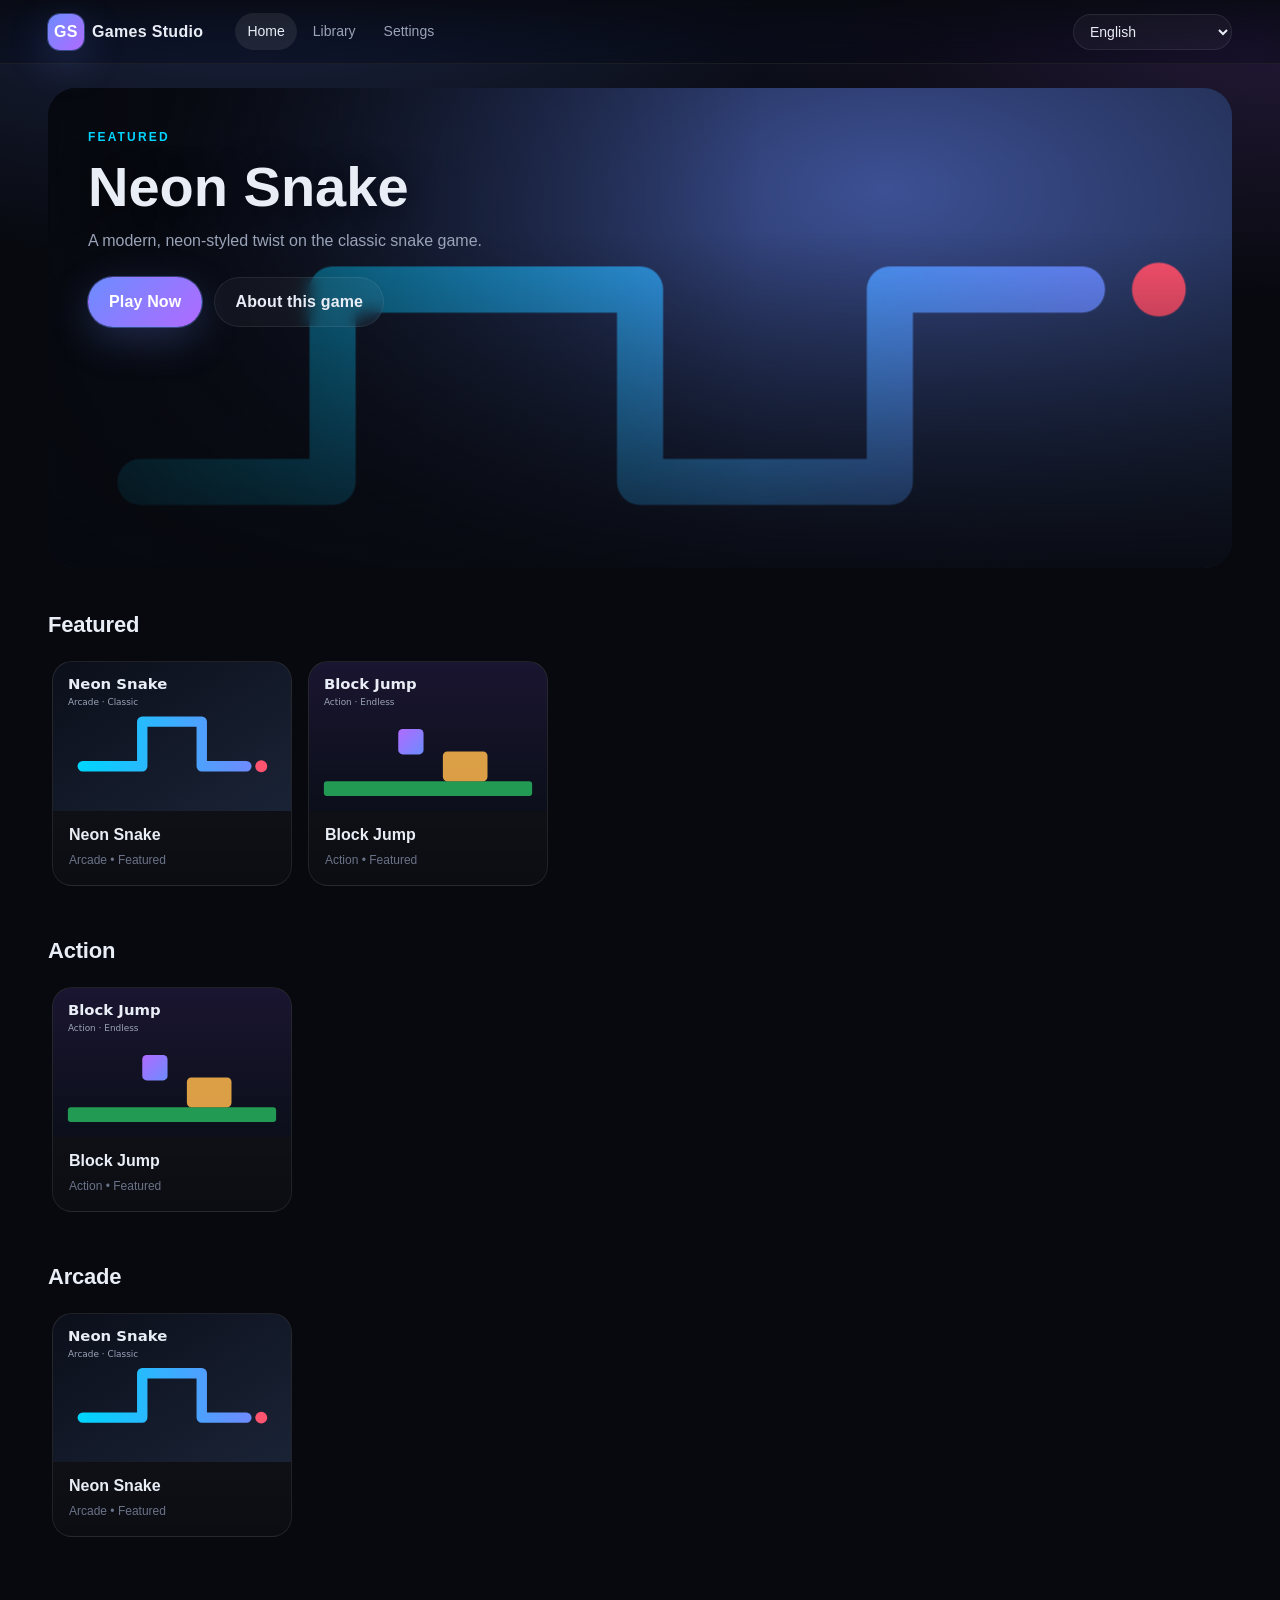
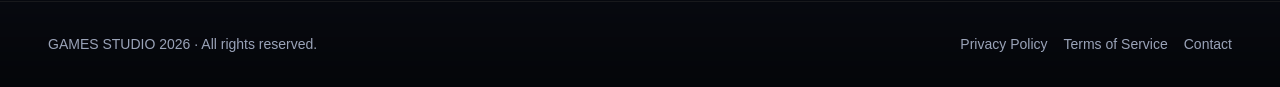
==== index.html @ ce83eefb "feat: foundation + Netflix-style catalog (Batch 1+2) Batch 1 — Foundation: - PWA shell (index.html) " ====
<!DOCTYPE html>
<html lang="en" data-theme="dark">
<head>
  <meta charset="UTF-8" />
  <meta http-equiv="X-UA-Compatible" content="IE=edge" />
  <meta name="viewport" content="width=device-width, initial-scale=1.0, viewport-fit=cover, user-scalable=no" />

  <!-- Primary SEO -->
  <title>Games Studio 2026 — Premium HTML5 Game Portal</title>
  <meta name="description" content="Play premium HTML5 games online and offline. Action, Puzzle, Arcade, Racing — all in one premium hub. Mobile and desktop ready." />
  <meta name="keywords" content="html5 games, online games, offline games, arcade, puzzle, action, racing, game portal, pwa games" />
  <meta name="author" content="Games Studio 2026" />
  <meta name="robots" content="index, follow" />
  <meta name="theme-color" content="#0b0f1a" />
  <meta name="color-scheme" content="dark light" />
  <link rel="canonical" href="/" />

  <!-- Open Graph -->
  <meta property="og:type" content="website" />
  <meta property="og:title" content="Games Studio 2026 — Premium HTML5 Game Portal" />
  <meta property="og:description" content="Play premium HTML5 games online and offline." />
  <meta property="og:image" content="/assets/icons/og-banner.png" />
  <meta property="og:site_name" content="Games Studio 2026" />

  <!-- Twitter -->
  <meta name="twitter:card" content="summary_large_image" />
  <meta name="twitter:title" content="Games Studio 2026" />
  <meta name="twitter:description" content="Premium HTML5 Game Portal" />
  <meta name="twitter:image" content="/assets/icons/og-banner.png" />

  <!-- iOS / Mobile App -->
  <meta name="apple-mobile-web-app-capable" content="yes" />
  <meta name="apple-mobile-web-app-status-bar-style" content="black-translucent" />
  <meta name="apple-mobile-web-app-title" content="Games Studio" />
  <meta name="mobile-web-app-capable" content="yes" />
  <meta name="format-detection" content="telephone=no" />

  <!-- PWA -->
  <link rel="manifest" href="/manifest.webmanifest" />
  <link rel="icon" type="image/png" sizes="32x32" href="/assets/icons/icon-32.png" />
  <link rel="icon" type="image/png" sizes="192x192" href="/assets/icons/icon-192.png" />
  <link rel="apple-touch-icon" href="/assets/icons/icon-180.png" />

  <!-- Performance hints -->
  <link rel="preload" href="/styles/variables.css" as="style" />
  <link rel="preload" href="/styles/layout.css" as="style" />
  <link rel="preload" href="/src/main.js" as="script" />

  <!-- Stylesheets (load order matters: tokens -> reset -> layout -> features) -->
  <link rel="stylesheet" href="/styles/variables.css" />
  <link rel="stylesheet" href="/styles/reset.css" />
  <link rel="stylesheet" href="/styles/layout.css" />
  <link rel="stylesheet" href="/styles/catalog.css" />
  <link rel="stylesheet" href="/styles/animations.css" />

  <!-- AdSense placeholder (replace data-ad-client when going live) -->
  <!-- <script async src="https://pagead2.googlesyndication.com/pagead/js/adsbygoogle.js?client=ca-pub-XXXXXXXXXXXXXXXX" crossorigin="anonymous"></script> -->

  <!-- Structured data -->
  <script type="application/ld+json">
  {
    "@context": "https://schema.org",
    "@type": "WebApplication",
    "name": "Games Studio 2026",
    "applicationCategory": "GameApplication",
    "operatingSystem": "Web, Android, iOS",
    "offers": { "@type": "Offer", "price": "0", "priceCurrency": "USD" }
  }
  </script>
</head>
<body>
  <!-- Accessibility skip link -->
  <a class="skip-link" href="#main">Skip to content</a>

  <!-- Boot splash (removed by main.js once shell is ready) -->
  <div id="boot-splash" class="boot-splash" aria-hidden="false">
    <div class="boot-splash__logo">GS</div>
    <div class="boot-splash__bar"><span></span></div>
    <p class="boot-splash__text" data-i18n="common.loading">Loading…</p>
  </div>

  <!-- App shell -->
  <div id="app" class="app" hidden>
    <header class="app__header" role="banner">
      <a href="#/" class="brand" aria-label="Games Studio 2026 home">
        <span class="brand__mark">GS</span>
        <span class="brand__name">Games Studio</span>
      </a>
      <nav class="app__nav" aria-label="Primary">
        <a href="#/" data-route="home" data-i18n="nav.home">Home</a>
        <a href="#/library" data-route="library" data-i18n="nav.library">Library</a>
        <a href="#/settings" data-route="settings" data-i18n="nav.settings">Settings</a>
      </nav>
      <div class="app__tools">
        <select id="lang-select" class="lang-select" aria-label="Language"></select>
      </div>
    </header>

    <main id="main" class="app__main" role="main">
      <!-- Views are mounted here by the SPA router (Batch 2) -->
      <section class="view view--placeholder" data-view="home">
        <h1 class="view__title" data-i18n="home.title">Premium HTML5 Games</h1>
        <p class="view__subtitle" data-i18n="home.subtitle">Loading catalog…</p>
      </section>
    </main>

    <!-- Top banner ad slot (web) -->
    <aside class="ad-slot ad-slot--banner" data-ad-slot="catalog-top" aria-label="Advertisement"></aside>

    <footer class="app__footer" role="contentinfo">
      <div class="app__footer-inner">
        <p class="app__copy">
          <span data-i18n="footer.studio">GAMES STUDIO 2026</span>
          &middot;
          <span data-i18n="footer.rights">All rights reserved.</span>
        </p>
        <nav class="app__footer-nav" aria-label="Legal">
          <a href="/pages/privacy.html" data-i18n="footer.privacy">Privacy Policy</a>
          <a href="/pages/terms.html" data-i18n="footer.terms">Terms of Service</a>
          <a href="/pages/contact.html" data-i18n="footer.contact">Contact</a>
        </nav>
      </div>
    </footer>
  </div>

  <!-- Bootloader: ES module, async, never blocks main thread -->
  <script type="module" src="/src/main.js"></script>

  <!-- No-JS fallback -->
  <noscript>
    <div style="padding:2rem;text-align:center;color:#fff;background:#0b0f1a;">
      This game portal requires JavaScript to run. Please enable it.
    </div>
  </noscript>
</body>
</html>
---- styles/variables.css ----
/* ============================================
   Design Tokens — Games Studio 2026
   Mobile-first, premium dark theme
   ============================================ */

:root {
  /* Color palette — deep space / neon accent */
  --c-bg-0:        #07090f;
  --c-bg-1:        #0b0f1a;
  --c-bg-2:        #121828;
  --c-bg-3:        #1a2336;
  --c-surface:     rgba(255, 255, 255, 0.04);
  --c-surface-2:   rgba(255, 255, 255, 0.08);
  --c-border:      rgba(255, 255, 255, 0.08);
  --c-border-2:    rgba(255, 255, 255, 0.16);

  --c-text:        #e9edf5;
  --c-text-mute:   #9aa3b8;
  --c-text-dim:    #6b7388;

  --c-accent:      #6c8cff;     /* primary neon-blue */
  --c-accent-2:    #b06bff;     /* purple accent */
  --c-accent-3:    #00d4ff;     /* cyan accent */
  --c-success:     #2cd56b;
  --c-warning:     #ffb84d;
  --c-danger:      #ff5470;

  /* Gradients */
  --g-brand:       linear-gradient(135deg, var(--c-accent), var(--c-accent-2));
  --g-card:        linear-gradient(180deg, rgba(255,255,255,0.06), rgba(255,255,255,0.02));
  --g-radial-hero: radial-gradient(1200px 600px at 20% -10%, rgba(108,140,255,0.25), transparent 60%),
                   radial-gradient(900px 500px at 100% 0%, rgba(176,107,255,0.18), transparent 60%);

  /* Typography */
  --ff-sans: -apple-system, BlinkMacSystemFont, "Segoe UI", Roboto, "Helvetica Neue", Arial,
             "Noto Sans", "Apple Color Emoji", "Segoe UI Emoji", sans-serif;
  --ff-mono: ui-monospace, SFMono-Regular, Menlo, Consolas, monospace;

  --fs-xs:   0.75rem;
  --fs-sm:   0.875rem;
  --fs-md:   1rem;
  --fs-lg:   1.125rem;
  --fs-xl:   1.375rem;
  --fs-2xl:  1.75rem;
  --fs-3xl:  2.25rem;
  --fs-hero: clamp(2rem, 4vw + 1rem, 3.5rem);

  /* Spacing scale (4px base) */
  --s-1: 0.25rem;
  --s-2: 0.5rem;
  --s-3: 0.75rem;
  --s-4: 1rem;
  --s-5: 1.25rem;
  --s-6: 1.5rem;
  --s-8: 2rem;
  --s-10: 2.5rem;
  --s-12: 3rem;
  --s-16: 4rem;

  /* Radius */
  --r-sm: 6px;
  --r-md: 12px;
  --r-lg: 20px;
  --r-xl: 28px;
  --r-pill: 999px;

  /* Shadows (premium, soft, layered) */
  --sh-sm:  0 1px 2px rgba(0,0,0,0.3);
  --sh-md:  0 6px 24px rgba(0,0,0,0.35);
  --sh-lg:  0 18px 60px rgba(0,0,0,0.45);
  --sh-glow: 0 0 0 1px rgba(108,140,255,0.4), 0 12px 40px rgba(108,140,255,0.25);

  /* Motion */
  --t-fast:  120ms;
  --t-base:  220ms;
  --t-slow:  420ms;
  --ease-out:    cubic-bezier(0.2, 0.7, 0.2, 1);
  --ease-spring: cubic-bezier(0.34, 1.56, 0.64, 1);

  /* Z-index */
  --z-base:    1;
  --z-nav:    100;
  --z-overlay:500;
  --z-modal:  900;
  --z-toast: 1000;

  /* Layout */
  --nav-h: 64px;
  --max-w: 1400px;
  --pad-page: clamp(1rem, 4vw, 2rem);

  /* Safe-area for iOS notch / Android edge */
  --safe-top:    env(safe-area-inset-top, 0);
  --safe-right:  env(safe-area-inset-right, 0);
  --safe-bottom: env(safe-area-inset-bottom, 0);
  --safe-left:   env(safe-area-inset-left, 0);
}

/* Optional light theme */
[data-theme="light"] {
  --c-bg-0: #f6f7fb;
  --c-bg-1: #ffffff;
  --c-bg-2: #f0f2f8;
  --c-bg-3: #e6eaf3;
  --c-text: #0e1426;
  --c-text-mute: #4a5470;
  --c-text-dim: #7882a0;
  --c-border: rgba(0,0,0,0.08);
  --c-border-2: rgba(0,0,0,0.16);
  --c-surface: rgba(0,0,0,0.04);
  --c-surface-2: rgba(0,0,0,0.06);
}
---- styles/layout.css ----
/* ============================================
   App Shell Layout — mobile-first, Netflix-grade
   ============================================ */

.app {
  display: flex;
  flex-direction: column;
  min-height: 100dvh;
  background:
    var(--g-radial-hero),
    var(--c-bg-0);
  background-attachment: fixed;
}

/* ---------- HEADER ---------- */
.app__header {
  position: sticky;
  top: 0;
  z-index: var(--z-nav);
  display: flex;
  align-items: center;
  gap: var(--s-4);
  padding:
    calc(var(--safe-top) + var(--s-3))
    var(--pad-page)
    var(--s-3);
  height: calc(var(--nav-h) + var(--safe-top));
  background: linear-gradient(180deg, rgba(7,9,15,0.85), rgba(7,9,15,0.4));
  backdrop-filter: saturate(160%) blur(14px);
  -webkit-backdrop-filter: saturate(160%) blur(14px);
  border-bottom: 1px solid var(--c-border);
}

.brand {
  display: inline-flex;
  align-items: center;
  gap: var(--s-2);
  color: var(--c-text);
  font-weight: 700;
  letter-spacing: 0.02em;
}
.brand__mark {
  width: 36px; height: 36px;
  display: grid; place-items: center;
  border-radius: var(--r-md);
  background: var(--g-brand);
  color: #fff;
  font-weight: 800;
  box-shadow: var(--sh-glow);
}
.brand__name { font-size: var(--fs-md); }
@media (max-width: 480px) { .brand__name { display: none; } }

.app__nav {
  display: flex;
  gap: var(--s-1);
  margin-left: var(--s-4);
  flex: 1;
  overflow-x: auto;
  scrollbar-width: none;
}
.app__nav::-webkit-scrollbar { display: none; }
.app__nav a {
  position: relative;
  padding: var(--s-2) var(--s-3);
  border-radius: var(--r-pill);
  color: var(--c-text-mute);
  font-size: var(--fs-sm);
  font-weight: 500;
  transition: color var(--t-fast) var(--ease-out), background var(--t-fast);
  white-space: nowrap;
}
.app__nav a:hover { color: var(--c-text); background: var(--c-surface); }
.app__nav a[aria-current="page"] {
  color: var(--c-text);
  background: var(--c-surface-2);
}

.app__tools { display: flex; align-items: center; gap: var(--s-2); }
.lang-select {
  background: var(--c-surface);
  color: var(--c-text);
  border: 1px solid var(--c-border);
  border-radius: var(--r-pill);
  padding: var(--s-2) var(--s-3);
  font-size: var(--fs-sm);
  cursor: pointer;
  transition: border-color var(--t-fast);
}
.lang-select:hover { border-color: var(--c-border-2); }

/* ---------- MAIN ---------- */
.app__main {
  flex: 1;
  padding:
    var(--s-6)
    var(--pad-page)
    var(--s-12);
  width: 100%;
  max-width: var(--max-w);
  margin: 0 auto;
}

.view {
  animation: fadeUp var(--t-slow) var(--ease-out) both;
}
.view__title {
  font-size: var(--fs-hero);
  font-weight: 800;
  letter-spacing: -0.02em;
  margin: 0 0 var(--s-3);
  background: var(--g-brand);
  -webkit-background-clip: text;
  background-clip: text;
  color: transparent;
}
.view__subtitle {
  color: var(--c-text-mute);
  font-size: var(--fs-lg);
  margin: 0 0 var(--s-8);
  max-width: 60ch;
}
.view__hint {
  color: var(--c-text-dim);
  font-size: var(--fs-sm);
  padding: var(--s-3) var(--s-4);
  background: var(--c-surface);
  border: 1px dashed var(--c-border-2);
  border-radius: var(--r-md);
  display: inline-block;
}

/* ---------- AD SLOT (placeholder, hidden until ads-manager activates it) ---------- */
.ad-slot {
  display: block;
  margin: 0 auto var(--s-6);
  max-width: var(--max-w);
  min-height: 0;
  padding: 0 var(--pad-page);
}
.ad-slot:empty { display: none; }
.ad-slot--banner { /* fills via /styles/ads.css in Batch 6 */ }

/* ---------- FOOTER ---------- */
.app__footer {
  border-top: 1px solid var(--c-border);
  background: linear-gradient(180deg, transparent, rgba(0,0,0,0.4));
  margin-top: auto;
  padding:
    var(--s-8) var(--pad-page)
    calc(var(--safe-bottom) + var(--s-8));
}
.app__footer-inner {
  max-width: var(--max-w);
  margin: 0 auto;
  display: flex;
  flex-wrap: wrap;
  align-items: center;
  justify-content: space-between;
  gap: var(--s-4);
  color: var(--c-text-mute);
  font-size: var(--fs-sm);
}
.app__copy { margin: 0; }
.app__footer-nav { display: flex; flex-wrap: wrap; gap: var(--s-4); }
.app__footer-nav a { color: var(--c-text-mute); }
.app__footer-nav a:hover { color: var(--c-text); }

/* ---------- BOOT SPLASH ---------- */
.boot-splash {
  position: fixed; inset: 0;
  z-index: var(--z-modal);
  display: grid; place-items: center;
  gap: var(--s-4);
  background: var(--c-bg-0);
  color: var(--c-text);
  transition: opacity var(--t-slow) var(--ease-out);
  padding: var(--s-6);
}
.boot-splash--hide { opacity: 0; pointer-events: none; }
.boot-splash__logo {
  width: 84px; height: 84px;
  border-radius: var(--r-xl);
  background: var(--g-brand);
  display: grid; place-items: center;
  font-weight: 800; font-size: 2rem; color: #fff;
  box-shadow: var(--sh-glow);
  animation: pulseGlow 1.6s var(--ease-out) infinite;
}
.boot-splash__bar {
  width: min(220px, 60vw);
  height: 4px;
  background: var(--c-surface);
  border-radius: var(--r-pill);
  overflow: hidden;
}
.boot-splash__bar > span {
  display: block;
  height: 100%; width: 40%;
  background: var(--g-brand);
  border-radius: inherit;
  animation: boot-slide 1.2s var(--ease-out) infinite;
}
.boot-splash__text { color: var(--c-text-mute); font-size: var(--fs-sm); margin: 0; }

/* ---------- RESPONSIVE TWEAKS ---------- */
@media (min-width: 768px) {
  :root { --pad-page: 2rem; }
}
@media (min-width: 1280px) {
  :root { --pad-page: 3rem; }
}
---- styles/variables.css ----
/* ============================================
   Design Tokens — Games Studio 2026
   Mobile-first, premium dark theme
   ============================================ */

:root {
  /* Color palette — deep space / neon accent */
  --c-bg-0:        #07090f;
  --c-bg-1:        #0b0f1a;
  --c-bg-2:        #121828;
  --c-bg-3:        #1a2336;
  --c-surface:     rgba(255, 255, 255, 0.04);
  --c-surface-2:   rgba(255, 255, 255, 0.08);
  --c-border:      rgba(255, 255, 255, 0.08);
  --c-border-2:    rgba(255, 255, 255, 0.16);

  --c-text:        #e9edf5;
  --c-text-mute:   #9aa3b8;
  --c-text-dim:    #6b7388;

  --c-accent:      #6c8cff;     /* primary neon-blue */
  --c-accent-2:    #b06bff;     /* purple accent */
  --c-accent-3:    #00d4ff;     /* cyan accent */
  --c-success:     #2cd56b;
  --c-warning:     #ffb84d;
  --c-danger:      #ff5470;

  /* Gradients */
  --g-brand:       linear-gradient(135deg, var(--c-accent), var(--c-accent-2));
  --g-card:        linear-gradient(180deg, rgba(255,255,255,0.06), rgba(255,255,255,0.02));
  --g-radial-hero: radial-gradient(1200px 600px at 20% -10%, rgba(108,140,255,0.25), transparent 60%),
                   radial-gradient(900px 500px at 100% 0%, rgba(176,107,255,0.18), transparent 60%);

  /* Typography */
  --ff-sans: -apple-system, BlinkMacSystemFont, "Segoe UI", Roboto, "Helvetica Neue", Arial,
             "Noto Sans", "Apple Color Emoji", "Segoe UI Emoji", sans-serif;
  --ff-mono: ui-monospace, SFMono-Regular, Menlo, Consolas, monospace;

  --fs-xs:   0.75rem;
  --fs-sm:   0.875rem;
  --fs-md:   1rem;
  --fs-lg:   1.125rem;
  --fs-xl:   1.375rem;
  --fs-2xl:  1.75rem;
  --fs-3xl:  2.25rem;
  --fs-hero: clamp(2rem, 4vw + 1rem, 3.5rem);

  /* Spacing scale (4px base) */
  --s-1: 0.25rem;
  --s-2: 0.5rem;
  --s-3: 0.75rem;
  --s-4: 1rem;
  --s-5: 1.25rem;
  --s-6: 1.5rem;
  --s-8: 2rem;
  --s-10: 2.5rem;
  --s-12: 3rem;
  --s-16: 4rem;

  /* Radius */
  --r-sm: 6px;
  --r-md: 12px;
  --r-lg: 20px;
  --r-xl: 28px;
  --r-pill: 999px;

  /* Shadows (premium, soft, layered) */
  --sh-sm:  0 1px 2px rgba(0,0,0,0.3);
  --sh-md:  0 6px 24px rgba(0,0,0,0.35);
  --sh-lg:  0 18px 60px rgba(0,0,0,0.45);
  --sh-glow: 0 0 0 1px rgba(108,140,255,0.4), 0 12px 40px rgba(108,140,255,0.25);

  /* Motion */
  --t-fast:  120ms;
  --t-base:  220ms;
  --t-slow:  420ms;
  --ease-out:    cubic-bezier(0.2, 0.7, 0.2, 1);
  --ease-spring: cubic-bezier(0.34, 1.56, 0.64, 1);

  /* Z-index */
  --z-base:    1;
  --z-nav:    100;
  --z-overlay:500;
  --z-modal:  900;
  --z-toast: 1000;

  /* Layout */
  --nav-h: 64px;
  --max-w: 1400px;
  --pad-page: clamp(1rem, 4vw, 2rem);

  /* Safe-area for iOS notch / Android edge */
  --safe-top:    env(safe-area-inset-top, 0);
  --safe-right:  env(safe-area-inset-right, 0);
  --safe-bottom: env(safe-area-inset-bottom, 0);
  --safe-left:   env(safe-area-inset-left, 0);
}

/* Optional light theme */
[data-theme="light"] {
  --c-bg-0: #f6f7fb;
  --c-bg-1: #ffffff;
  --c-bg-2: #f0f2f8;
  --c-bg-3: #e6eaf3;
  --c-text: #0e1426;
  --c-text-mute: #4a5470;
  --c-text-dim: #7882a0;
  --c-border: rgba(0,0,0,0.08);
  --c-border-2: rgba(0,0,0,0.16);
  --c-surface: rgba(0,0,0,0.04);
  --c-surface-2: rgba(0,0,0,0.06);
}
---- styles/layout.css ----
/* ============================================
   App Shell Layout — mobile-first, Netflix-grade
   ============================================ */

.app {
  display: flex;
  flex-direction: column;
  min-height: 100dvh;
  background:
    var(--g-radial-hero),
    var(--c-bg-0);
  background-attachment: fixed;
}

/* ---------- HEADER ---------- */
.app__header {
  position: sticky;
  top: 0;
  z-index: var(--z-nav);
  display: flex;
  align-items: center;
  gap: var(--s-4);
  padding:
    calc(var(--safe-top) + var(--s-3))
    var(--pad-page)
    var(--s-3);
  height: calc(var(--nav-h) + var(--safe-top));
  background: linear-gradient(180deg, rgba(7,9,15,0.85), rgba(7,9,15,0.4));
  backdrop-filter: saturate(160%) blur(14px);
  -webkit-backdrop-filter: saturate(160%) blur(14px);
  border-bottom: 1px solid var(--c-border);
}

.brand {
  display: inline-flex;
  align-items: center;
  gap: var(--s-2);
  color: var(--c-text);
  font-weight: 700;
  letter-spacing: 0.02em;
}
.brand__mark {
  width: 36px; height: 36px;
  display: grid; place-items: center;
  border-radius: var(--r-md);
  background: var(--g-brand);
  color: #fff;
  font-weight: 800;
  box-shadow: var(--sh-glow);
}
.brand__name { font-size: var(--fs-md); }
@media (max-width: 480px) { .brand__name { display: none; } }

.app__nav {
  display: flex;
  gap: var(--s-1);
  margin-left: var(--s-4);
  flex: 1;
  overflow-x: auto;
  scrollbar-width: none;
}
.app__nav::-webkit-scrollbar { display: none; }
.app__nav a {
  position: relative;
  padding: var(--s-2) var(--s-3);
  border-radius: var(--r-pill);
  color: var(--c-text-mute);
  font-size: var(--fs-sm);
  font-weight: 500;
  transition: color var(--t-fast) var(--ease-out), background var(--t-fast);
  white-space: nowrap;
}
.app__nav a:hover { color: var(--c-text); background: var(--c-surface); }
.app__nav a[aria-current="page"] {
  color: var(--c-text);
  background: var(--c-surface-2);
}

.app__tools { display: flex; align-items: center; gap: var(--s-2); }
.lang-select {
  background: var(--c-surface);
  color: var(--c-text);
  border: 1px solid var(--c-border);
  border-radius: var(--r-pill);
  padding: var(--s-2) var(--s-3);
  font-size: var(--fs-sm);
  cursor: pointer;
  transition: border-color var(--t-fast);
}
.lang-select:hover { border-color: var(--c-border-2); }

/* ---------- MAIN ---------- */
.app__main {
  flex: 1;
  padding:
    var(--s-6)
    var(--pad-page)
    var(--s-12);
  width: 100%;
  max-width: var(--max-w);
  margin: 0 auto;
}

.view {
  animation: fadeUp var(--t-slow) var(--ease-out) both;
}
.view__title {
  font-size: var(--fs-hero);
  font-weight: 800;
  letter-spacing: -0.02em;
  margin: 0 0 var(--s-3);
  background: var(--g-brand);
  -webkit-background-clip: text;
  background-clip: text;
  color: transparent;
}
.view__subtitle {
  color: var(--c-text-mute);
  font-size: var(--fs-lg);
  margin: 0 0 var(--s-8);
  max-width: 60ch;
}
.view__hint {
  color: var(--c-text-dim);
  font-size: var(--fs-sm);
  padding: var(--s-3) var(--s-4);
  background: var(--c-surface);
  border: 1px dashed var(--c-border-2);
  border-radius: var(--r-md);
  display: inline-block;
}

/* ---------- AD SLOT (placeholder, hidden until ads-manager activates it) ---------- */
.ad-slot {
  display: block;
  margin: 0 auto var(--s-6);
  max-width: var(--max-w);
  min-height: 0;
  padding: 0 var(--pad-page);
}
.ad-slot:empty { display: none; }
.ad-slot--banner { /* fills via /styles/ads.css in Batch 6 */ }

/* ---------- FOOTER ---------- */
.app__footer {
  border-top: 1px solid var(--c-border);
  background: linear-gradient(180deg, transparent, rgba(0,0,0,0.4));
  margin-top: auto;
  padding:
    var(--s-8) var(--pad-page)
    calc(var(--safe-bottom) + var(--s-8));
}
.app__footer-inner {
  max-width: var(--max-w);
  margin: 0 auto;
  display: flex;
  flex-wrap: wrap;
  align-items: center;
  justify-content: space-between;
  gap: var(--s-4);
  color: var(--c-text-mute);
  font-size: var(--fs-sm);
}
.app__copy { margin: 0; }
.app__footer-nav { display: flex; flex-wrap: wrap; gap: var(--s-4); }
.app__footer-nav a { color: var(--c-text-mute); }
.app__footer-nav a:hover { color: var(--c-text); }

/* ---------- BOOT SPLASH ---------- */
.boot-splash {
  position: fixed; inset: 0;
  z-index: var(--z-modal);
  display: grid; place-items: center;
  gap: var(--s-4);
  background: var(--c-bg-0);
  color: var(--c-text);
  transition: opacity var(--t-slow) var(--ease-out);
  padding: var(--s-6);
}
.boot-splash--hide { opacity: 0; pointer-events: none; }
.boot-splash__logo {
  width: 84px; height: 84px;
  border-radius: var(--r-xl);
  background: var(--g-brand);
  display: grid; place-items: center;
  font-weight: 800; font-size: 2rem; color: #fff;
  box-shadow: var(--sh-glow);
  animation: pulseGlow 1.6s var(--ease-out) infinite;
}
.boot-splash__bar {
  width: min(220px, 60vw);
  height: 4px;
  background: var(--c-surface);
  border-radius: var(--r-pill);
  overflow: hidden;
}
.boot-splash__bar > span {
  display: block;
  height: 100%; width: 40%;
  background: var(--g-brand);
  border-radius: inherit;
  animation: boot-slide 1.2s var(--ease-out) infinite;
}
.boot-splash__text { color: var(--c-text-mute); font-size: var(--fs-sm); margin: 0; }

/* ---------- RESPONSIVE TWEAKS ---------- */
@media (min-width: 768px) {
  :root { --pad-page: 2rem; }
}
@media (min-width: 1280px) {
  :root { --pad-page: 3rem; }
}
---- styles/catalog.css ----
/* ============================================
   Catalog — hero, rails, cards, library grid
   ============================================ */

/* ---------- BUTTONS ---------- */
.btn {
  position: relative;
  display: inline-flex;
  align-items: center;
  justify-content: center;
  gap: var(--s-2);
  padding: var(--s-3) var(--s-5);
  border-radius: var(--r-pill);
  font-weight: 600;
  font-size: var(--fs-md);
  letter-spacing: 0.01em;
  border: 1px solid transparent;
  transition:
    transform var(--t-fast) var(--ease-out),
    background var(--t-fast),
    border-color var(--t-fast),
    box-shadow var(--t-fast);
  user-select: none;
  -webkit-user-select: none;
  white-space: nowrap;
}
.btn:active { transform: scale(0.97); }
.btn--primary {
  background: var(--g-brand);
  color: #fff;
  box-shadow: var(--sh-glow);
}
.btn--primary:hover { filter: brightness(1.08); }
.btn--ghost {
  background: var(--c-surface);
  color: var(--c-text);
  border-color: var(--c-border);
  backdrop-filter: blur(8px);
}
.btn--ghost:hover { background: var(--c-surface-2); border-color: var(--c-border-2); }
.btn--danger {
  background: rgba(255, 84, 112, 0.12);
  color: var(--c-danger);
  border-color: rgba(255, 84, 112, 0.4);
}
.btn--danger:hover { background: rgba(255, 84, 112, 0.2); }

/* ---------- HERO ---------- */
.hero {
  position: relative;
  border-radius: var(--r-xl);
  overflow: hidden;
  margin-bottom: var(--s-10);
  min-height: clamp(280px, 42vw, 480px);
  background: var(--c-bg-2);
  isolation: isolate;
}
.hero--empty { padding: var(--s-12); display: grid; place-items: center; text-align: center; }
.hero__media { position: absolute; inset: 0; }
.hero__image {
  position: absolute; inset: 0;
  width: 100%; height: 100%;
  object-fit: cover;
  filter: saturate(1.05);
  transform: scale(1.04);
  animation: fadeIn var(--t-slow) var(--ease-out) both;
}
.hero__scrim {
  position: absolute; inset: 0;
  background:
    linear-gradient(180deg, rgba(7,9,15,0) 30%, rgba(7,9,15,0.85) 100%),
    linear-gradient(90deg, rgba(7,9,15,0.85) 0%, rgba(7,9,15,0) 60%);
}
.hero__content {
  position: relative;
  z-index: 1;
  padding: clamp(var(--s-6), 4vw, var(--s-10));
  max-width: 720px;
  display: flex;
  flex-direction: column;
  gap: var(--s-3);
  margin-top: auto;
  height: 100%;
  justify-content: flex-end;
}
.hero__eyebrow {
  text-transform: uppercase;
  letter-spacing: 0.18em;
  font-size: var(--fs-xs);
  color: var(--c-accent-3);
  margin: 0;
  font-weight: 700;
}
.hero__title {
  font-size: var(--fs-hero);
  font-weight: 800;
  line-height: 1.05;
  margin: 0;
  text-shadow: 0 2px 30px rgba(0,0,0,0.6);
}
.hero__subtitle {
  color: var(--c-text-mute);
  margin: 0;
  max-width: 60ch;
  font-size: var(--fs-md);
}
.hero__actions {
  display: flex;
  flex-wrap: wrap;
  gap: var(--s-3);
  margin-top: var(--s-3);
}

/* ---------- RAIL ---------- */
.rails { display: flex; flex-direction: column; gap: var(--s-8); }
.rail__title {
  font-size: var(--fs-xl);
  font-weight: 700;
  margin: 0 0 var(--s-3);
  letter-spacing: -0.01em;
}
.rail__viewport {
  position: relative;
}
.rail__track {
  display: grid;
  grid-auto-flow: column;
  grid-auto-columns: clamp(160px, 30vw, 240px);
  gap: var(--s-4);
  overflow-x: auto;
  scroll-snap-type: x mandatory;
  padding: var(--s-2) var(--s-1) var(--s-4);
  /* hide scrollbar, keep wheel scroll alive */
  scrollbar-width: none;
  -ms-overflow-style: none;
  cursor: grab;
  scroll-behavior: smooth;
  -webkit-overflow-scrolling: touch;
}
.rail__track::-webkit-scrollbar { display: none; }
.rail__track.is-dragging { cursor: grabbing; scroll-behavior: auto; }

.rail__arrow {
  position: absolute;
  top: 50%;
  width: 44px; height: 44px;
  transform: translateY(-50%);
  border-radius: 50%;
  background: rgba(7,9,15,0.7);
  color: var(--c-text);
  font-size: 1.5rem;
  display: grid; place-items: center;
  z-index: 2;
  opacity: 0;
  transition: opacity var(--t-fast), background var(--t-fast);
  border: 1px solid var(--c-border);
  backdrop-filter: blur(6px);
}
.rail__viewport:hover .rail__arrow { opacity: 1; }
.rail__arrow:hover { background: rgba(7,9,15,0.9); }
.rail__arrow--left  { left: -10px; }
.rail__arrow--right { right: -10px; }
@media (hover: none) { .rail__arrow { display: none; } }

/* ---------- GAME CARD ---------- */
.game-card {
  scroll-snap-align: start;
  display: flex;
  flex-direction: column;
  border-radius: var(--r-lg);
  overflow: hidden;
  background: var(--g-card);
  border: 1px solid var(--c-border);
  cursor: pointer;
  transition:
    transform var(--t-base) var(--ease-spring),
    box-shadow var(--t-base),
    border-color var(--t-base);
  outline: none;
}
.game-card:hover, .game-card:focus-visible {
  transform: translateY(-4px);
  box-shadow: var(--sh-md);
  border-color: var(--c-border-2);
}
.game-card__media {
  position: relative;
  aspect-ratio: 16 / 10;
  background: var(--c-bg-3);
  overflow: hidden;
}
.game-card__thumb {
  width: 100%; height: 100%;
  object-fit: cover;
  transition: transform var(--t-slow) var(--ease-out);
}
.game-card:hover .game-card__thumb { transform: scale(1.05); }
.game-card__overlay {
  position: absolute; inset: 0;
  display: grid; place-items: center;
  background: linear-gradient(180deg, transparent 50%, rgba(7,9,15,0.55) 100%);
  opacity: 0;
  transition: opacity var(--t-base);
}
.game-card:hover .game-card__overlay { opacity: 1; }
.game-card__play {
  font-size: 2rem;
  width: 56px; height: 56px;
  display: grid; place-items: center;
  border-radius: 50%;
  background: var(--g-brand);
  color: #fff;
  box-shadow: var(--sh-glow);
}
.game-card__meta { padding: var(--s-3) var(--s-4) var(--s-4); }
.game-card__title {
  font-size: var(--fs-md);
  font-weight: 600;
  margin: 0 0 var(--s-1);
  white-space: nowrap;
  overflow: hidden;
  text-overflow: ellipsis;
}
.game-card__sub {
  font-size: var(--fs-xs);
  color: var(--c-text-dim);
  margin: 0;
  white-space: nowrap;
  overflow: hidden;
  text-overflow: ellipsis;
}

/* ---------- LIBRARY GRID ---------- */
.library__header { margin-bottom: var(--s-5); }
.library__filters {
  display: flex;
  flex-wrap: wrap;
  gap: var(--s-2);
  margin-bottom: var(--s-6);
}
.library__grid {
  display: grid;
  grid-template-columns: repeat(auto-fill, minmax(180px, 1fr));
  gap: var(--s-4);
}
.game-card--grid { width: 100%; }

/* ---------- CHIPS ---------- */
.chips {
  display: flex;
  flex-wrap: wrap;
  gap: var(--s-2);
  margin: 0;
  padding: 0;
  list-style: none;
}
.chip {
  display: inline-flex;
  align-items: center;
  padding: var(--s-1) var(--s-3);
  background: var(--c-surface);
  border: 1px solid var(--c-border);
  border-radius: var(--r-pill);
  font-size: var(--fs-xs);
  color: var(--c-text-mute);
  cursor: default;
  transition: background var(--t-fast), color var(--t-fast), border-color var(--t-fast);
}
.chip--accent { color: var(--c-accent-3); border-color: rgba(0, 212, 255, 0.3); }
.chip--filter { cursor: pointer; }
.chip--filter[aria-selected="true"] {
  background: var(--g-brand);
  color: #fff;
  border-color: transparent;
  box-shadow: var(--sh-glow);
}

/* ---------- GAME DETAIL ---------- */
.detail__hero {
  position: relative;
  border-radius: var(--r-xl);
  overflow: hidden;
  margin-bottom: var(--s-8);
  min-height: clamp(320px, 50vw, 540px);
  background: var(--c-bg-2);
  isolation: isolate;
}
.detail__banner {
  position: absolute; inset: 0;
  width: 100%; height: 100%; object-fit: cover;
  animation: fadeIn var(--t-slow) var(--ease-out) both;
}
.detail__hero-scrim {
  position: absolute; inset: 0;
  background:
    linear-gradient(180deg, rgba(7,9,15,0.2) 0%, rgba(7,9,15,0.92) 100%),
    linear-gradient(90deg, rgba(7,9,15,0.7) 0%, rgba(7,9,15,0) 70%);
}
.detail__hero-content {
  position: relative;
  z-index: 1;
  padding: clamp(var(--s-5), 4vw, var(--s-10));
  display: flex; flex-direction: column;
  gap: var(--s-3);
  height: 100%;
  justify-content: flex-end;
  min-height: inherit;
}
.detail__back { align-self: flex-start; }
.detail__title {
  font-size: var(--fs-hero);
  font-weight: 800;
  margin: 0;
  text-shadow: 0 2px 30px rgba(0,0,0,0.6);
}
.detail__subtitle {
  color: var(--c-text-mute);
  max-width: 60ch;
  margin: 0;
}
.detail__actions { margin-top: var(--s-3); display: flex; gap: var(--s-3); }

.detail__meta {
  display: grid;
  grid-template-columns: repeat(auto-fit, minmax(160px, 1fr));
  gap: var(--s-4);
  margin-bottom: var(--s-8);
}
.detail__stat {
  background: var(--c-surface);
  border: 1px solid var(--c-border);
  border-radius: var(--r-md);
  padding: var(--s-4);
}
.detail__stat-label {
  display: block;
  font-size: var(--fs-xs);
  color: var(--c-text-dim);
  text-transform: uppercase;
  letter-spacing: 0.1em;
  margin-bottom: var(--s-2);
}
.detail__stat-value {
  font-size: var(--fs-xl);
  font-weight: 700;
}
.detail__about, .detail__tags { margin-bottom: var(--s-8); }
.detail__about h2, .detail__tags h2 {
  font-size: var(--fs-lg); font-weight: 600; margin: 0 0 var(--s-3);
}
.detail__about p { color: var(--c-text-mute); max-width: 70ch; }

/* ---------- SETTINGS ---------- */
.settings__group {
  background: var(--c-surface);
  border: 1px solid var(--c-border);
  border-radius: var(--r-md);
  padding: var(--s-5);
  margin-bottom: var(--s-4);
}
.settings__group h2 {
  font-size: var(--fs-md);
  font-weight: 600;
  margin: 0 0 var(--s-3);
  color: var(--c-text-mute);
  text-transform: uppercase;
  letter-spacing: 0.08em;
}
.settings__row {
  display: flex; align-items: center; justify-content: space-between;
  cursor: pointer;
}
.switch {
  appearance: none;
  -webkit-appearance: none;
  width: 44px; height: 26px;
  background: var(--c-bg-3);
  border-radius: var(--r-pill);
  position: relative;
  cursor: pointer;
  transition: background var(--t-base);
}
.switch::after {
  content: '';
  position: absolute;
  top: 3px; left: 3px;
  width: 20px; height: 20px;
  border-radius: 50%;
  background: #fff;
  transition: transform var(--t-base) var(--ease-spring);
}
.switch:checked { background: var(--c-accent); }
.switch:checked::after { transform: translateX(18px); }
.settings__version { color: var(--c-text-dim); font-size: var(--fs-sm); }

/* ---------- PLAY (placeholder) ---------- */
.view--play { min-height: 60vh; display: grid; place-items: center; }
.play__placeholder {
  text-align: center;
  padding: var(--s-12) var(--s-6);
  background: var(--c-surface);
  border: 1px dashed var(--c-border-2);
  border-radius: var(--r-xl);
  max-width: 560px;
}
.play__placeholder .btn { margin-top: var(--s-5); }

/* ---------- LAZY IMAGE FADE-IN ---------- */
.lazy-img { opacity: 0; transition: opacity var(--t-slow) var(--ease-out); }
.lazy-img.is-loaded { opacity: 1; }
.lazy-img.is-failed { opacity: 0.3; filter: saturate(0); }
---- styles/animations.css ----
/* ============================================
   Animation library — cinematic transitions
   Used by views, ripple, splash, catalog, etc.
   ============================================ */

@keyframes fadeUp {
  from { opacity: 0; transform: translate3d(0, 12px, 0); }
  to   { opacity: 1; transform: translate3d(0, 0, 0); }
}

@keyframes fadeIn {
  from { opacity: 0; }
  to   { opacity: 1; }
}

@keyframes scaleIn {
  from { opacity: 0; transform: scale(0.96); }
  to   { opacity: 1; transform: scale(1); }
}

@keyframes slideInRight {
  from { opacity: 0; transform: translate3d(24px, 0, 0); }
  to   { opacity: 1; transform: translate3d(0, 0, 0); }
}

@keyframes pulseGlow {
  0%, 100% { box-shadow: 0 0 0 1px rgba(108,140,255,0.4), 0 12px 40px rgba(108,140,255,0.25); }
  50%      { box-shadow: 0 0 0 1px rgba(108,140,255,0.7), 0 18px 60px rgba(108,140,255,0.45); }
}

@keyframes boot-slide {
  0%   { transform: translateX(-100%); }
  100% { transform: translateX(300%); }
}

/* Ripple click — wired up in Batch 2 (ui/ripple.js) */
@keyframes ripple {
  to { transform: scale(2.4); opacity: 0; }
}
.ripple {
  position: relative;
  overflow: hidden;
  isolation: isolate;
}
.ripple > .ripple__wave {
  position: absolute;
  border-radius: 50%;
  pointer-events: none;
  background: rgba(255, 255, 255, 0.35);
  transform: scale(0);
  animation: ripple 600ms var(--ease-out) forwards;
  z-index: 0;
}

/* Page-level transition helpers */
.t-fade-up   { animation: fadeUp   var(--t-slow) var(--ease-out) both; }
.t-fade-in   { animation: fadeIn   var(--t-base) var(--ease-out) both; }
.t-scale-in  { animation: scaleIn  var(--t-base) var(--ease-spring) both; }
.t-slide-in  { animation: slideInRight var(--t-base) var(--ease-out) both; }
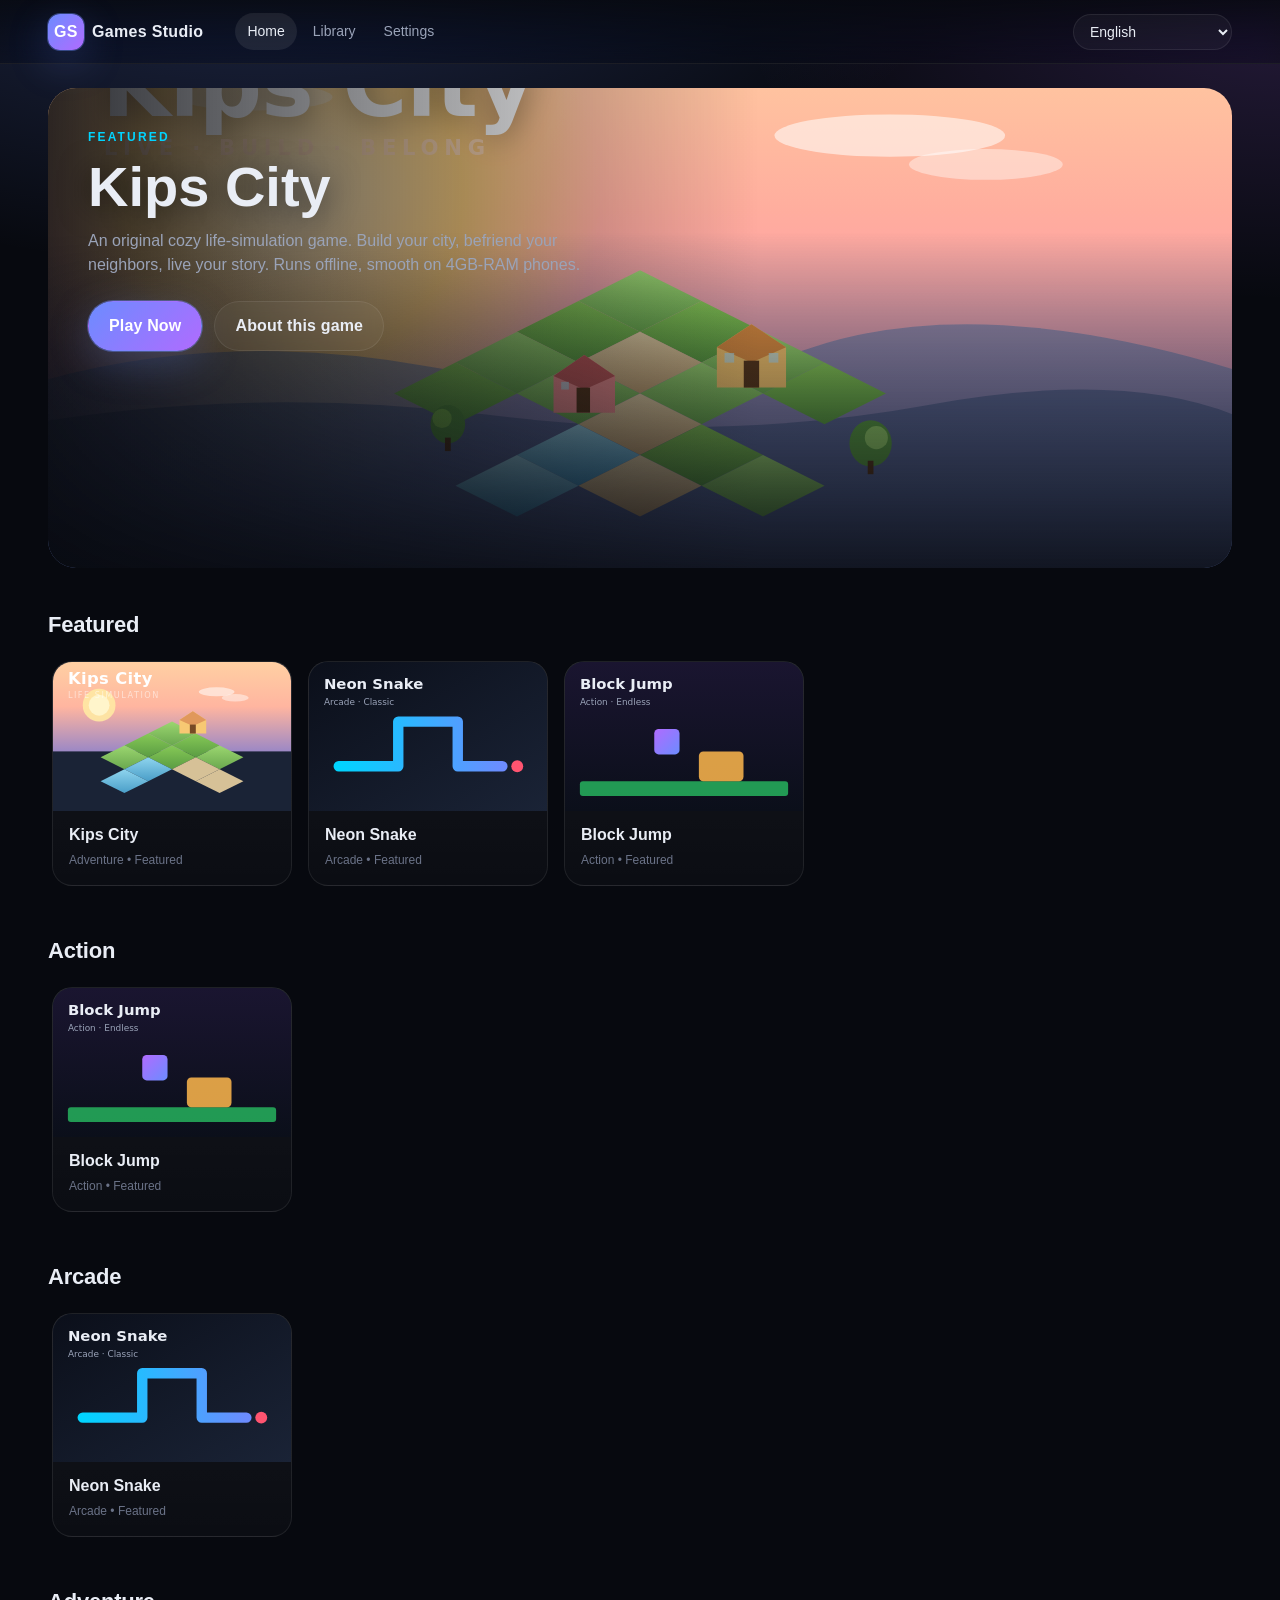
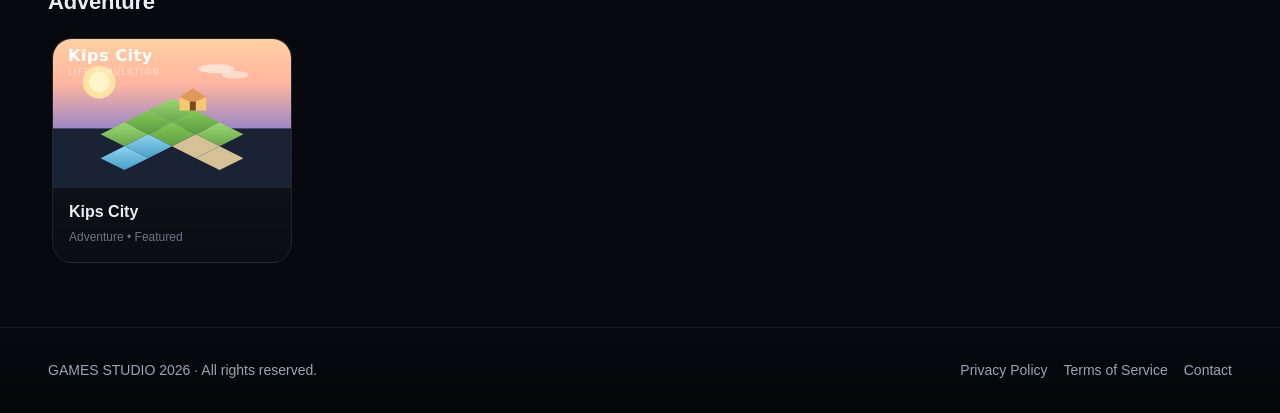
==== commit b593e33e: "feat(kipscity): Batch 3a — engine core + isometric tilemap demo Original life-simulation game module" ====
--- a/index.html
+++ b/index.html
@@ -51,6 +51,7 @@
   <link rel="stylesheet" href="/styles/reset.css" />
   <link rel="stylesheet" href="/styles/layout.css" />
   <link rel="stylesheet" href="/styles/catalog.css" />
+  <link rel="stylesheet" href="/styles/player.css" />
   <link rel="stylesheet" href="/styles/animations.css" />
 
   <!-- AdSense placeholder (replace data-ad-client when going live) -->
--- a/styles/player.css
+++ b/styles/player.css
@@ -0,0 +1,130 @@
+/* ============================================
+   Game Player — fullscreen overlay for in-game
+   ============================================ */
+
+.kc-play-root {
+  position: fixed;
+  inset: 0;
+  z-index: 200;
+  display: flex;
+  flex-direction: column;
+  background: #07090f;
+  overflow: hidden;
+  /* Disable iOS rubber-banding on the player */
+  overscroll-behavior: contain;
+  touch-action: none;
+}
+
+.kc-play-root,
+.kc-play-root * {
+  box-sizing: border-box;
+}
+
+/* Game mounts its canvases inside this container */
+.kc-play-game {
+  position: relative;
+  flex: 1;
+  width: 100%;
+  height: 100%;
+  overflow: hidden;
+  background: #07090f;
+}
+
+/* Cinematic loading overlay that fades out when the game module is ready */
+.kc-play-loading {
+  position: absolute;
+  inset: 0;
+  z-index: 10;
+  display: flex;
+  flex-direction: column;
+  align-items: center;
+  justify-content: center;
+  gap: var(--s-4);
+  background:
+    radial-gradient(900px 500px at 50% 30%, rgba(108, 140, 255, 0.18), transparent 60%),
+    var(--c-bg-0);
+  color: var(--c-text);
+  text-align: center;
+  padding: var(--s-6);
+  transition: opacity 0.4s ease;
+}
+
+.kc-play-loading[data-fading="1"] {
+  opacity: 0;
+  pointer-events: none;
+}
+
+.kc-play-loading__spinner {
+  width: 56px;
+  height: 56px;
+  border-radius: 50%;
+  border: 3px solid rgba(255, 255, 255, 0.1);
+  border-top-color: var(--c-accent);
+  border-right-color: var(--c-accent-3);
+  animation: kc-play-spin 1s linear infinite;
+}
+
+@keyframes kc-play-spin {
+  to { transform: rotate(360deg); }
+}
+
+.kc-play-loading__title {
+  font-size: var(--fs-xl);
+  font-weight: 700;
+  margin: 0;
+  color: var(--c-text);
+}
+
+.kc-play-loading__sub {
+  font-size: var(--fs-sm);
+  color: var(--c-text-mute);
+  margin: 0;
+}
+
+.kc-play-loading__error {
+  color: var(--c-danger);
+  font-size: var(--fs-sm);
+  max-width: 32em;
+  margin: 0;
+}
+
+/* Floating Exit button (top-left, safe-area aware) */
+.kc-play-exit {
+  position: absolute;
+  top: calc(env(safe-area-inset-top, 0px) + 12px);
+  left: calc(env(safe-area-inset-left, 0px) + 12px);
+  z-index: 11;
+  padding: var(--s-2) var(--s-4);
+  font-size: var(--fs-sm);
+  background: rgba(15, 22, 38, 0.78);
+  color: var(--c-text);
+  border: 1px solid rgba(255, 255, 255, 0.1);
+  border-radius: var(--r-pill);
+  font-weight: 600;
+  cursor: pointer;
+  backdrop-filter: blur(10px) saturate(120%);
+  -webkit-backdrop-filter: blur(10px) saturate(120%);
+  display: inline-flex;
+  align-items: center;
+  gap: var(--s-1);
+  transition: background var(--t-fast), border-color var(--t-fast), transform var(--t-fast);
+  box-shadow: 0 8px 24px rgba(0, 0, 0, 0.3);
+}
+.kc-play-exit:hover {
+  background: rgba(20, 28, 50, 0.92);
+  border-color: rgba(255, 255, 255, 0.18);
+}
+.kc-play-exit:active {
+  transform: scale(0.97);
+}
+
+/* Error fallback (game not found) */
+.view--play-error {
+  text-align: center;
+  padding: var(--s-12);
+  color: var(--c-text-mute);
+}
+.view--play-error h1 {
+  color: var(--c-text);
+  margin-bottom: var(--s-3);
+}
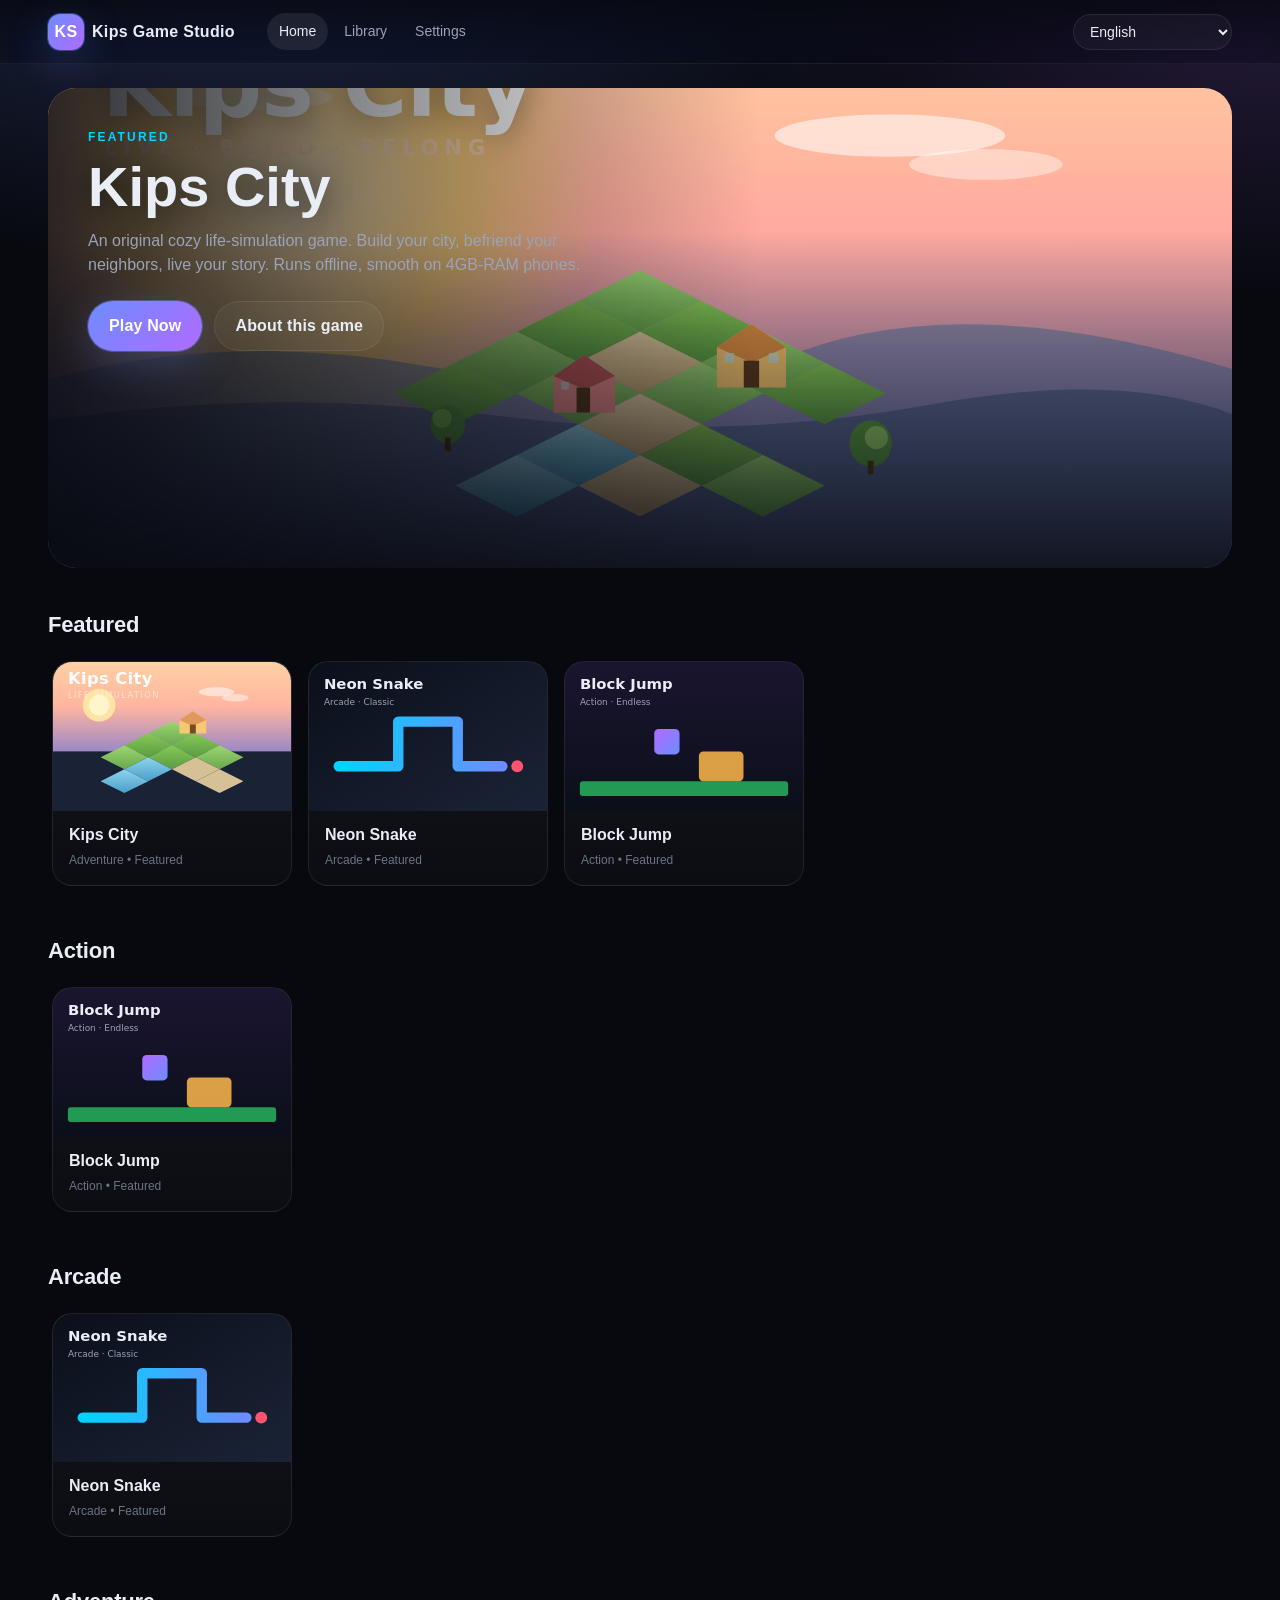
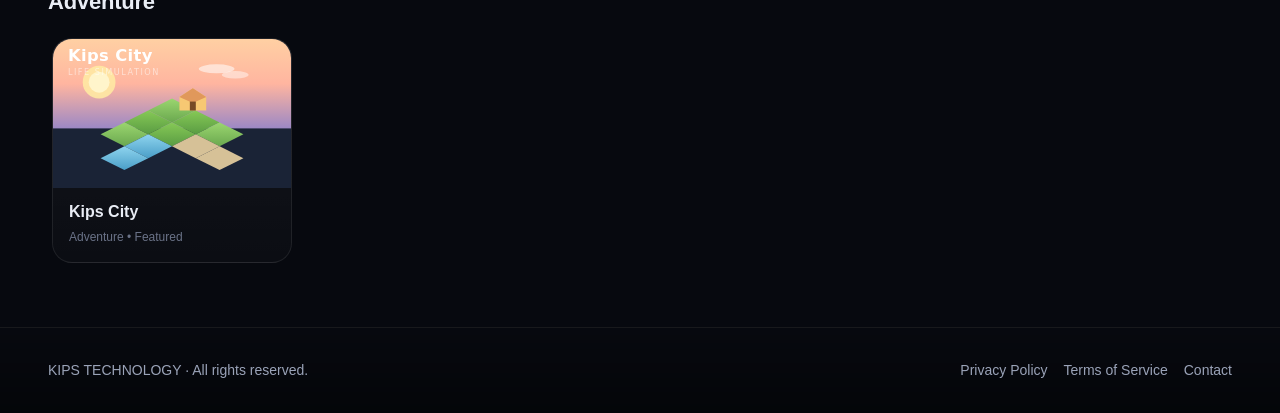
==== commit ca967e1a: "feat: rebrand to Kips Game Studio + Batch 3g/3h/3i/3j BRANDING (KIPS TECHNOLOGY): - Website title: '" ====
--- a/index.html
+++ b/index.html
@@ -6,10 +6,10 @@
   <meta name="viewport" content="width=device-width, initial-scale=1.0, viewport-fit=cover, user-scalable=no" />
 
   <!-- Primary SEO -->
-  <title>Games Studio 2026 — Premium HTML5 Game Portal</title>
-  <meta name="description" content="Play premium HTML5 games online and offline. Action, Puzzle, Arcade, Racing — all in one premium hub. Mobile and desktop ready." />
-  <meta name="keywords" content="html5 games, online games, offline games, arcade, puzzle, action, racing, game portal, pwa games" />
-  <meta name="author" content="Games Studio 2026" />
+  <title>Kips Game Studio — Premium HTML5 Game Portal</title>
+  <meta name="description" content="Play premium HTML5 games online and offline. Action, Puzzle, Arcade, Adventure — all in one premium hub by KIPS TECHNOLOGY. Mobile and desktop ready." />
+  <meta name="keywords" content="kips game studio, kips technology, html5 games, online games, offline games, arcade, puzzle, action, adventure, pwa games" />
+  <meta name="author" content="KIPS TECHNOLOGY" />
   <meta name="robots" content="index, follow" />
   <meta name="theme-color" content="#0b0f1a" />
   <meta name="color-scheme" content="dark light" />
@@ -17,21 +17,21 @@
 
   <!-- Open Graph -->
   <meta property="og:type" content="website" />
-  <meta property="og:title" content="Games Studio 2026 — Premium HTML5 Game Portal" />
-  <meta property="og:description" content="Play premium HTML5 games online and offline." />
+  <meta property="og:title" content="Kips Game Studio — Premium HTML5 Game Portal" />
+  <meta property="og:description" content="Play premium HTML5 games online and offline. By KIPS TECHNOLOGY." />
   <meta property="og:image" content="/assets/icons/og-banner.png" />
-  <meta property="og:site_name" content="Games Studio 2026" />
+  <meta property="og:site_name" content="Kips Game Studio" />
 
   <!-- Twitter -->
   <meta name="twitter:card" content="summary_large_image" />
-  <meta name="twitter:title" content="Games Studio 2026" />
-  <meta name="twitter:description" content="Premium HTML5 Game Portal" />
+  <meta name="twitter:title" content="Kips Game Studio" />
+  <meta name="twitter:description" content="Premium HTML5 Game Portal by KIPS TECHNOLOGY" />
   <meta name="twitter:image" content="/assets/icons/og-banner.png" />
 
   <!-- iOS / Mobile App -->
   <meta name="apple-mobile-web-app-capable" content="yes" />
   <meta name="apple-mobile-web-app-status-bar-style" content="black-translucent" />
-  <meta name="apple-mobile-web-app-title" content="Games Studio" />
+  <meta name="apple-mobile-web-app-title" content="Kips Game Studio" />
   <meta name="mobile-web-app-capable" content="yes" />
   <meta name="format-detection" content="telephone=no" />
 
@@ -62,7 +62,11 @@
   {
     "@context": "https://schema.org",
     "@type": "WebApplication",
-    "name": "Games Studio 2026",
+    "name": "Kips Game Studio",
+    "publisher": {
+      "@type": "Organization",
+      "name": "KIPS TECHNOLOGY"
+    },
     "applicationCategory": "GameApplication",
     "operatingSystem": "Web, Android, iOS",
     "offers": { "@type": "Offer", "price": "0", "priceCurrency": "USD" }
@@ -75,7 +79,7 @@
 
   <!-- Boot splash (removed by main.js once shell is ready) -->
   <div id="boot-splash" class="boot-splash" aria-hidden="false">
-    <div class="boot-splash__logo">GS</div>
+    <div class="boot-splash__logo">KS</div>
     <div class="boot-splash__bar"><span></span></div>
     <p class="boot-splash__text" data-i18n="common.loading">Loading…</p>
   </div>
@@ -83,9 +87,9 @@
   <!-- App shell -->
   <div id="app" class="app" hidden>
     <header class="app__header" role="banner">
-      <a href="#/" class="brand" aria-label="Games Studio 2026 home">
-        <span class="brand__mark">GS</span>
-        <span class="brand__name">Games Studio</span>
+      <a href="#/" class="brand" aria-label="Kips Game Studio home">
+        <span class="brand__mark">KS</span>
+        <span class="brand__name">Kips Game Studio</span>
       </a>
       <nav class="app__nav" aria-label="Primary">
         <a href="#/" data-route="home" data-i18n="nav.home">Home</a>
@@ -111,7 +115,7 @@
     <footer class="app__footer" role="contentinfo">
       <div class="app__footer-inner">
         <p class="app__copy">
-          <span data-i18n="footer.studio">GAMES STUDIO 2026</span>
+          <span data-i18n="footer.studio">KIPS TECHNOLOGY</span>
           &middot;
           <span data-i18n="footer.rights">All rights reserved.</span>
         </p>
@@ -130,7 +134,7 @@
   <!-- No-JS fallback -->
   <noscript>
     <div style="padding:2rem;text-align:center;color:#fff;background:#0b0f1a;">
-      This game portal requires JavaScript to run. Please enable it.
+      Kips Game Studio requires JavaScript to run. Please enable it.
     </div>
   </noscript>
 </body>
--- a/styles/variables.css
+++ b/styles/variables.css
@@ -1,5 +1,5 @@
 /* ============================================
-   Design Tokens — Games Studio 2026
+   Design Tokens — Kips Game Studio (KIPS TECHNOLOGY)
    Mobile-first, premium dark theme
    ============================================ */
 
--- a/styles/variables.css
+++ b/styles/variables.css
@@ -1,5 +1,5 @@
 /* ============================================
-   Design Tokens — Games Studio 2026
+   Design Tokens — Kips Game Studio (KIPS TECHNOLOGY)
    Mobile-first, premium dark theme
    ============================================ */
 
